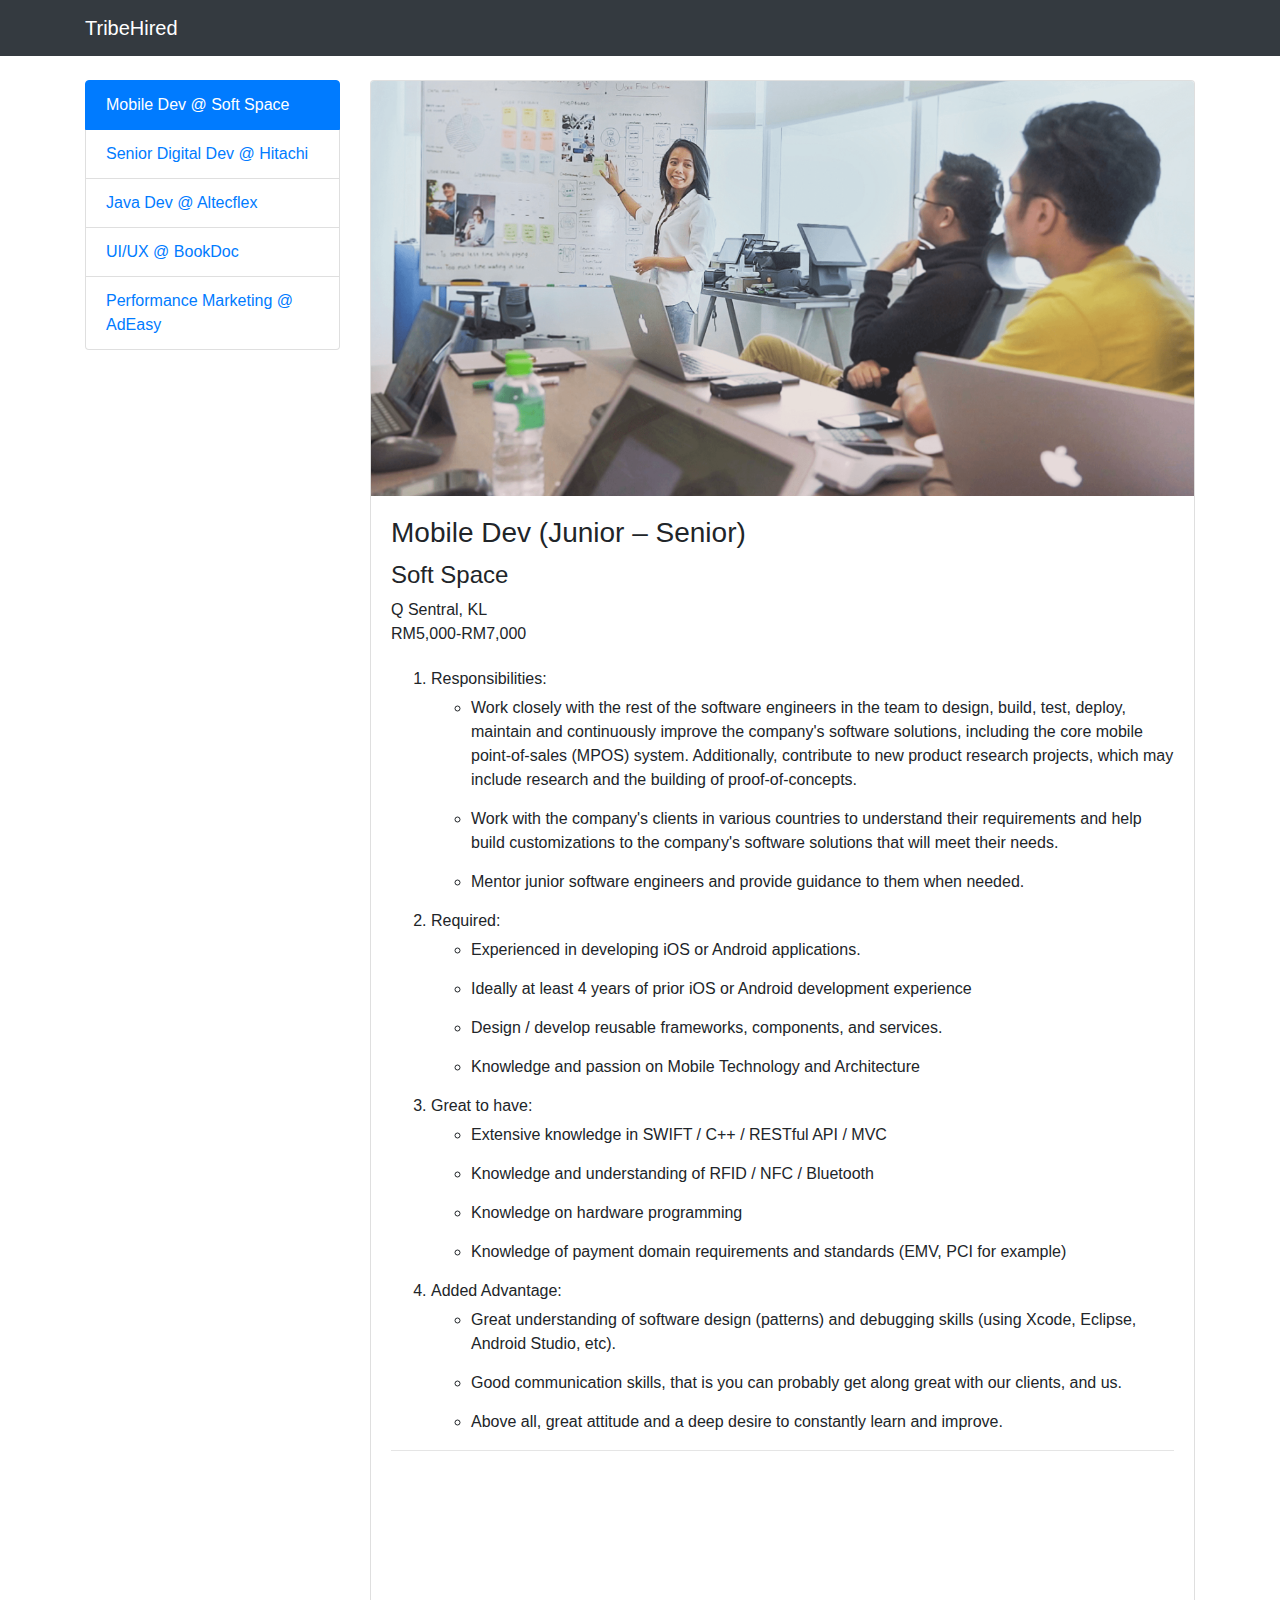
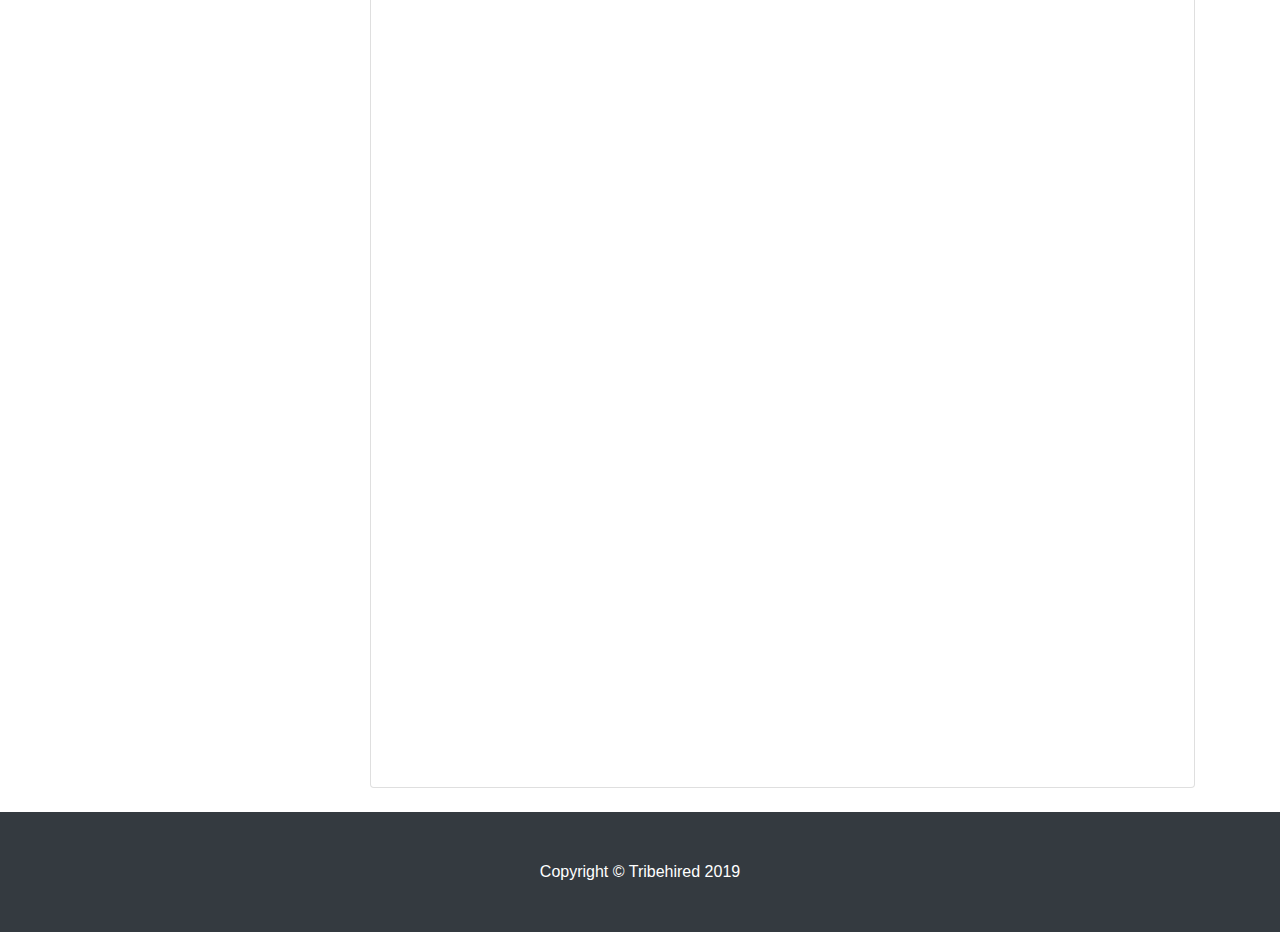
==== index.html @ c2b9000d "setup project" ====
<!DOCTYPE html>
<html lang="en">

<head>

  <meta charset="utf-8">
  <meta name="viewport" content="width=device-width, initial-scale=1, shrink-to-fit=no">
  <meta name="description" content="">
  <meta name="author" content="">

  <title>TribeHired Jobs</title>

  <!-- Bootstrap core CSS -->
  <link href="vendor/bootstrap/css/bootstrap.min.css" rel="stylesheet">

  <!-- Custom styles for this template -->
  <link href="css/shop-item.css" rel="stylesheet">

</head>

<body>

  <!-- Navigation -->
  <nav class="navbar navbar-expand-lg navbar-dark bg-dark fixed-top">
    <div class="container">
      <a class="navbar-brand" href="https://tribehired.com/splash/user">TribeHired</a>
      <!-- <button class="navbar-toggler" type="button" data-toggle="collapse" data-target="#navbarResponsive" aria-controls="navbarResponsive" aria-expanded="false" aria-label="Toggle navigation">
        <span class="navbar-toggler-icon"></span>
      </button> -->
      <div class="collapse navbar-collapse" id="navbarResponsive">
        <!-- <ul class="navbar-nav ml-auto">
          <li class="nav-item active">
            <a class="nav-link" href="#">Home
              <span class="sr-only">(current)</span>
            </a>
          </li>
          <li class="nav-item">
            <a class="nav-link" href="#">About</a>
          </li>
          <li class="nav-item">
            <a class="nav-link" href="#">Services</a>
          </li>
          <li class="nav-item">
            <a class="nav-link" href="#">Contact</a>
          </li>
        </ul> -->
      </div>
    </div>
  </nav>

  <!-- Page Content -->
  <div class="container">

    <div class="row">

      <div class="col-lg-3">
        <!-- <h1 class="my-4">Shop Name</h1> -->
        <div class="mt-4 list-group">
          <a href="/" class="list-group-item active">Mobile Dev @ Soft Space</a>
          <a href="/job2.html" class="list-group-item">Senior Digital Dev @ Hitachi</a>
          <a href="/job3.html" class="list-group-item">Java Dev @ Altecflex</a>
          <a href="/job4.html" class="list-group-item">UI/UX @ BookDoc</a>
          <a href="/job5.html" class="list-group-item">Performance Marketing @ AdEasy</a>
        </div>
      </div>
      <!-- /.col-lg-3 -->

      <div class="col-lg-9">

        <div class="card mt-4 mb-4">
          <img class="card-img-top img-fluid" src="/images/softspace_img.png" alt="">
          <div class="card-body">
            <h3 class="card-title">Mobile Dev (Junior – Senior)</h3>
            <h4>Soft Space</h4>
            <div class="card-text">

              <p>
                <span>Q Sentral, KL</span>
                <br>
                <span>RM5,000-RM7,000</span>
              </p>

              <!-- ordered list (for the numbers) -->
              <ol>

                <li>
                  Responsibilities: 

                  <ul>
                    <li>
                      Work closely with the rest of the software engineers in the team to design, build, test, deploy, maintain and continuously improve the company's software solutions, including the core mobile point-of-sales (MPOS) system. Additionally, contribute to new product research projects, which may include research and the building of proof-of-concepts.
                    </li>

                    <li>
                      Work with the company's clients in various countries to understand their requirements and help build customizations to the company's software solutions that will meet their needs. 
                    </li>

                    <li>
                      Mentor junior software engineers and provide guidance to them when needed. 
                    </li>

                  </ul>

                </li>



                <li>
                  Required: 

                  <ul>
                    <li>Experienced in developing iOS or Android applications.</li>
                    <li>
                      Ideally at least 4 years of prior iOS or Android development experience
                    </li>
                    <li>
                      Design / develop reusable frameworks, components, and services. 
                    </li>
                    <li>
                      Knowledge and passion on Mobile Technology and Architecture
                    </li>
                  </ul>

                </li>

                <li>
                  Great to have: 

                  <ul>
                    <li>
                      Extensive knowledge in SWIFT / C++ / RESTful API / MVC
                    </li>
                    <li>
                      Knowledge and understanding of RFID / NFC / Bluetooth
                    </li>

                    <li>
                      Knowledge on hardware programming
                    </li>

                    <li>
                      Knowledge of payment domain requirements and standards (EMV, PCI for example)
                    </li>
                  </ul>
                </li>

                <li>
                  Added Advantage: 

                  <ul>
                    <li>
                      Great understanding of software design (patterns) and debugging skills (using Xcode, Eclipse, Android Studio, etc). 
                    </li>

                    <li>
                      Good communication skills, that is you can probably get along great with our clients, and us. 
                    </li>

                    <li>
                      Above all, great attitude and a deep desire to constantly learn and improve. 
                    </li>
                  </ul>

                </li>

              </ol>

              <hr>
             
                <div style="padding-left:10px; padding-right:10px; min-height:900px;">
                  <iframe src="https://docs.google.com/forms/d/e/1FAIpQLSf2jyfDxRsoOHiGGUj5N1lTRSl-k5kxzsxg-EoJuGp6AT8VQQ/viewform?embedded=true" width="100%" height="880px" frameborder="0" marginheight="0" marginwidth="0">Loading…</iframe>  
                </div>

              
            </div>
            
          </div>
        </div>
        <!-- /.card -->

      </div>
      <!-- /.col-lg-9 -->

    </div>

  </div>
  <!-- /.container -->

  <!-- Footer -->
  <footer class="py-5 bg-dark">
    <div class="container">
      <p class="m-0 text-center text-white">Copyright &copy; Tribehired 2019</p>
    </div>
    <!-- /.container -->
  </footer>

  <!-- Bootstrap core JavaScript -->
  <script src="vendor/jquery/jquery.min.js"></script>
  <script src="vendor/bootstrap/js/bootstrap.bundle.min.js"></script>

</body>

</html>
---- css/shop-item.css ----
/*!
 * Start Bootstrap - Shop Item (https://startbootstrap.com/template-overviews/shop-item)
 * Copyright 2013-2019 Start Bootstrap
 * Licensed under MIT (https://github.com/BlackrockDigital/startbootstrap-shop-item/blob/master/LICENSE)
 */
body {
  padding-top: 56px;
}

ul li {
	margin-bottom:5px;
}

ol li {
	margin-bottom:10px;
	padding-top:5px;
}
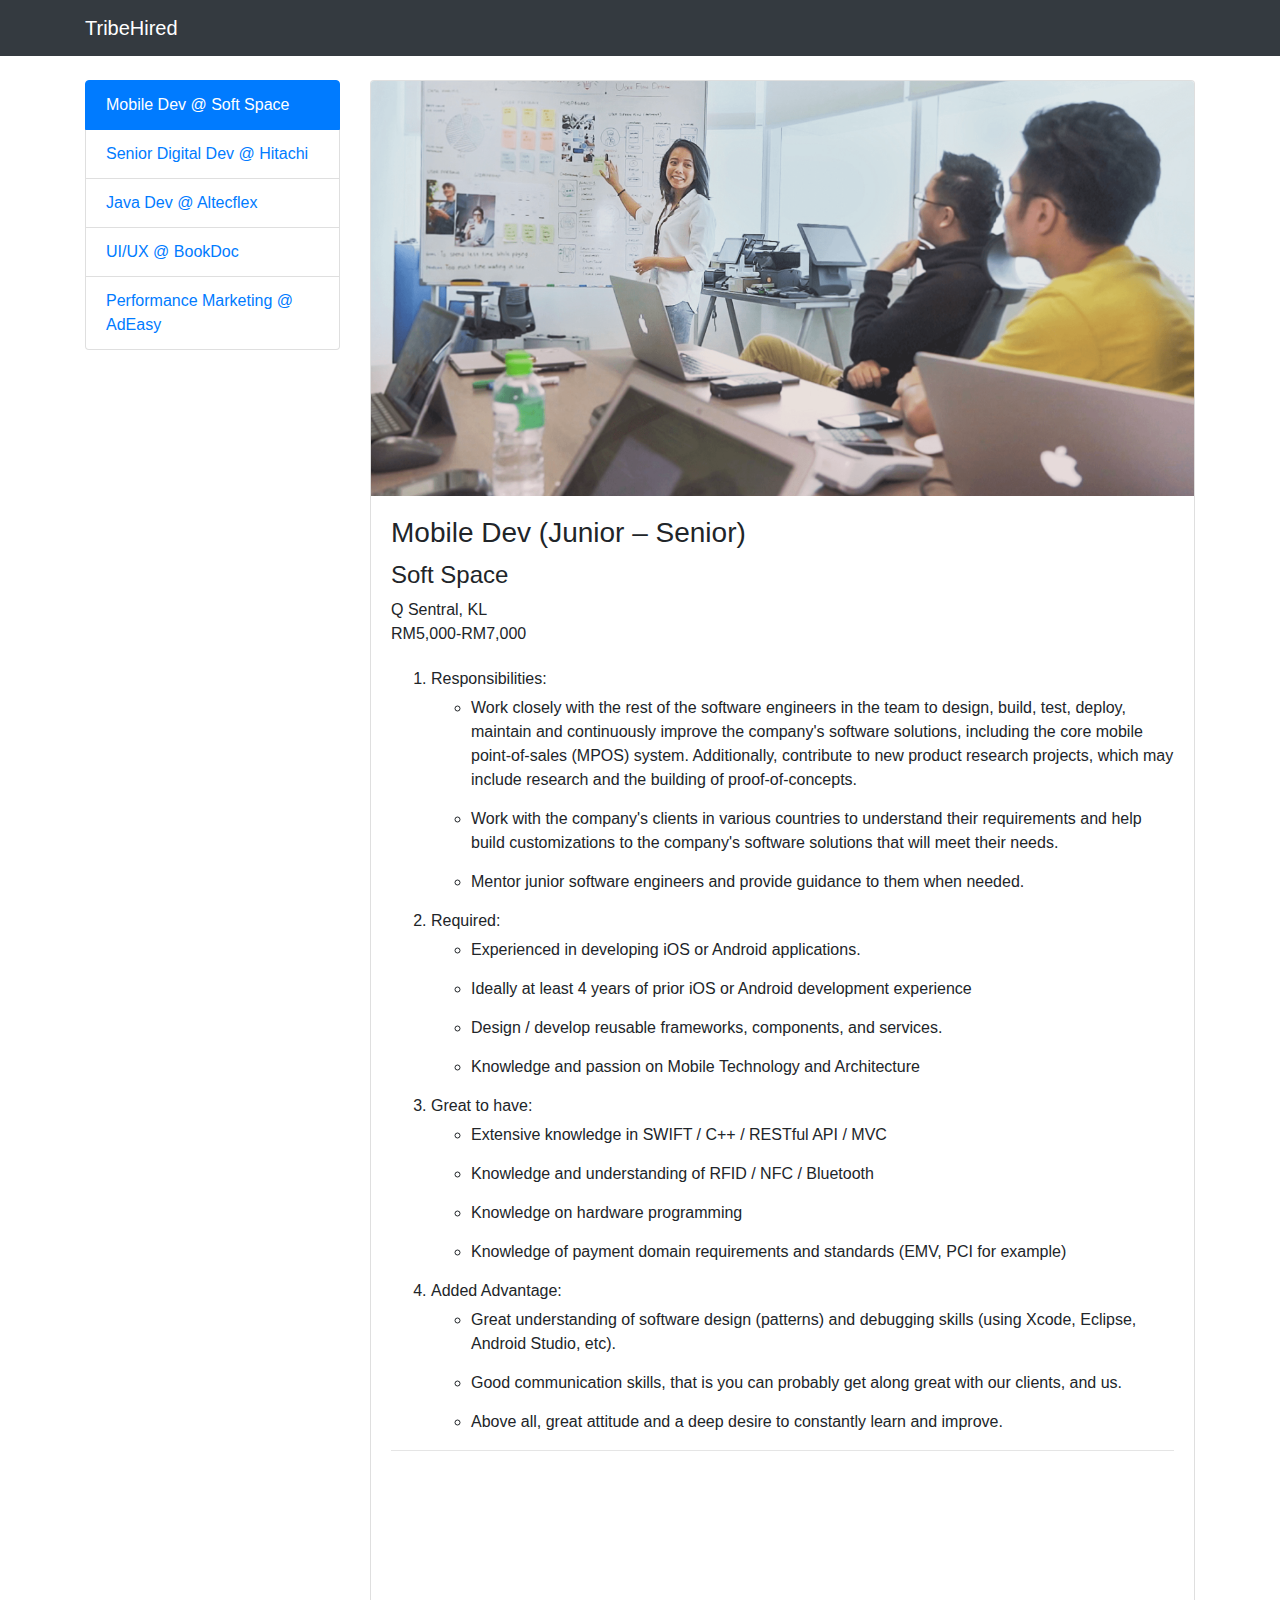
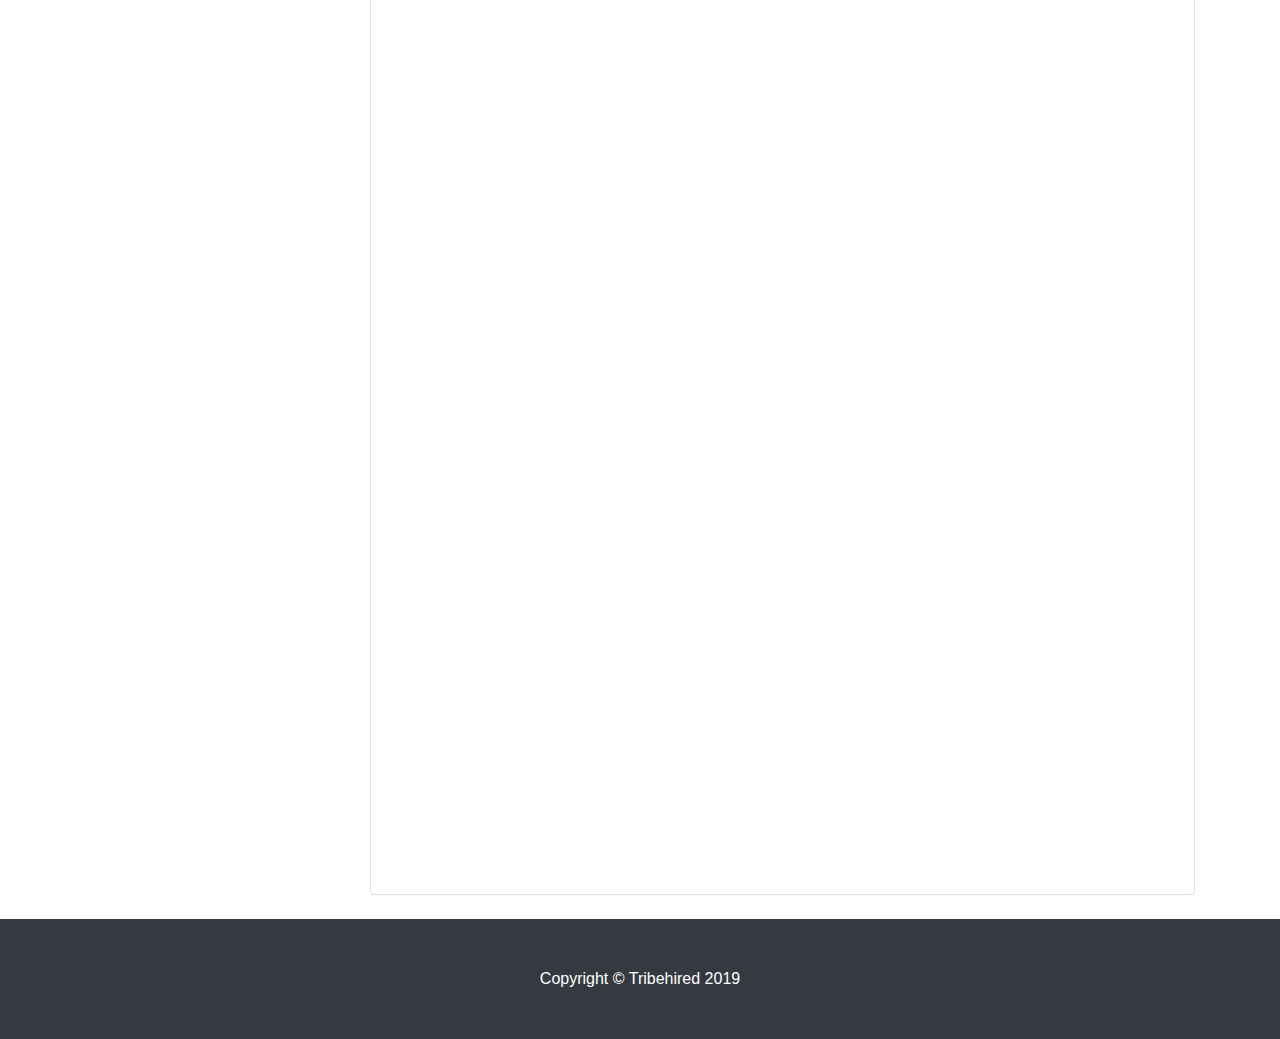
==== commit f1811464: "add pre-filled google form" ====
--- a/index.html
+++ b/index.html
@@ -24,26 +24,9 @@
   <nav class="navbar navbar-expand-lg navbar-dark bg-dark fixed-top">
     <div class="container">
       <a class="navbar-brand" href="https://tribehired.com/splash/user">TribeHired</a>
-      <!-- <button class="navbar-toggler" type="button" data-toggle="collapse" data-target="#navbarResponsive" aria-controls="navbarResponsive" aria-expanded="false" aria-label="Toggle navigation">
-        <span class="navbar-toggler-icon"></span>
-      </button> -->
+
       <div class="collapse navbar-collapse" id="navbarResponsive">
-        <!-- <ul class="navbar-nav ml-auto">
-          <li class="nav-item active">
-            <a class="nav-link" href="#">Home
-              <span class="sr-only">(current)</span>
-            </a>
-          </li>
-          <li class="nav-item">
-            <a class="nav-link" href="#">About</a>
-          </li>
-          <li class="nav-item">
-            <a class="nav-link" href="#">Services</a>
-          </li>
-          <li class="nav-item">
-            <a class="nav-link" href="#">Contact</a>
-          </li>
-        </ul> -->
+
       </div>
     </div>
   </nav>
@@ -167,8 +150,8 @@
 
               <hr>
              
-                <div style="padding-left:10px; padding-right:10px; min-height:900px;">
-                  <iframe src="https://docs.google.com/forms/d/e/1FAIpQLSf2jyfDxRsoOHiGGUj5N1lTRSl-k5kxzsxg-EoJuGp6AT8VQQ/viewform?embedded=true" width="100%" height="880px" frameborder="0" marginheight="0" marginwidth="0">Loading…</iframe>  
+                <div class="google-form__wrapper">
+                  <iframe src="https://docs.google.com/forms/d/e/1FAIpQLSf2jyfDxRsoOHiGGUj5N1lTRSl-k5kxzsxg-EoJuGp6AT8VQQ/viewform?entry.1451079789=Mobile+Dev+@+Soft+Space" width="100%" height="1000px" frameborder="0" marginheight="0" marginwidth="0">Loading…</iframe>  
                 </div>
 
               
--- a/css/shop-item.css
+++ b/css/shop-item.css
@@ -15,3 +15,9 @@
 	margin-bottom:10px;
 	padding-top:5px;
 }
+
+.google-form__wrapper {
+	padding-left:10px; 
+	padding-right:10px; 
+	min-height:900px;
+}